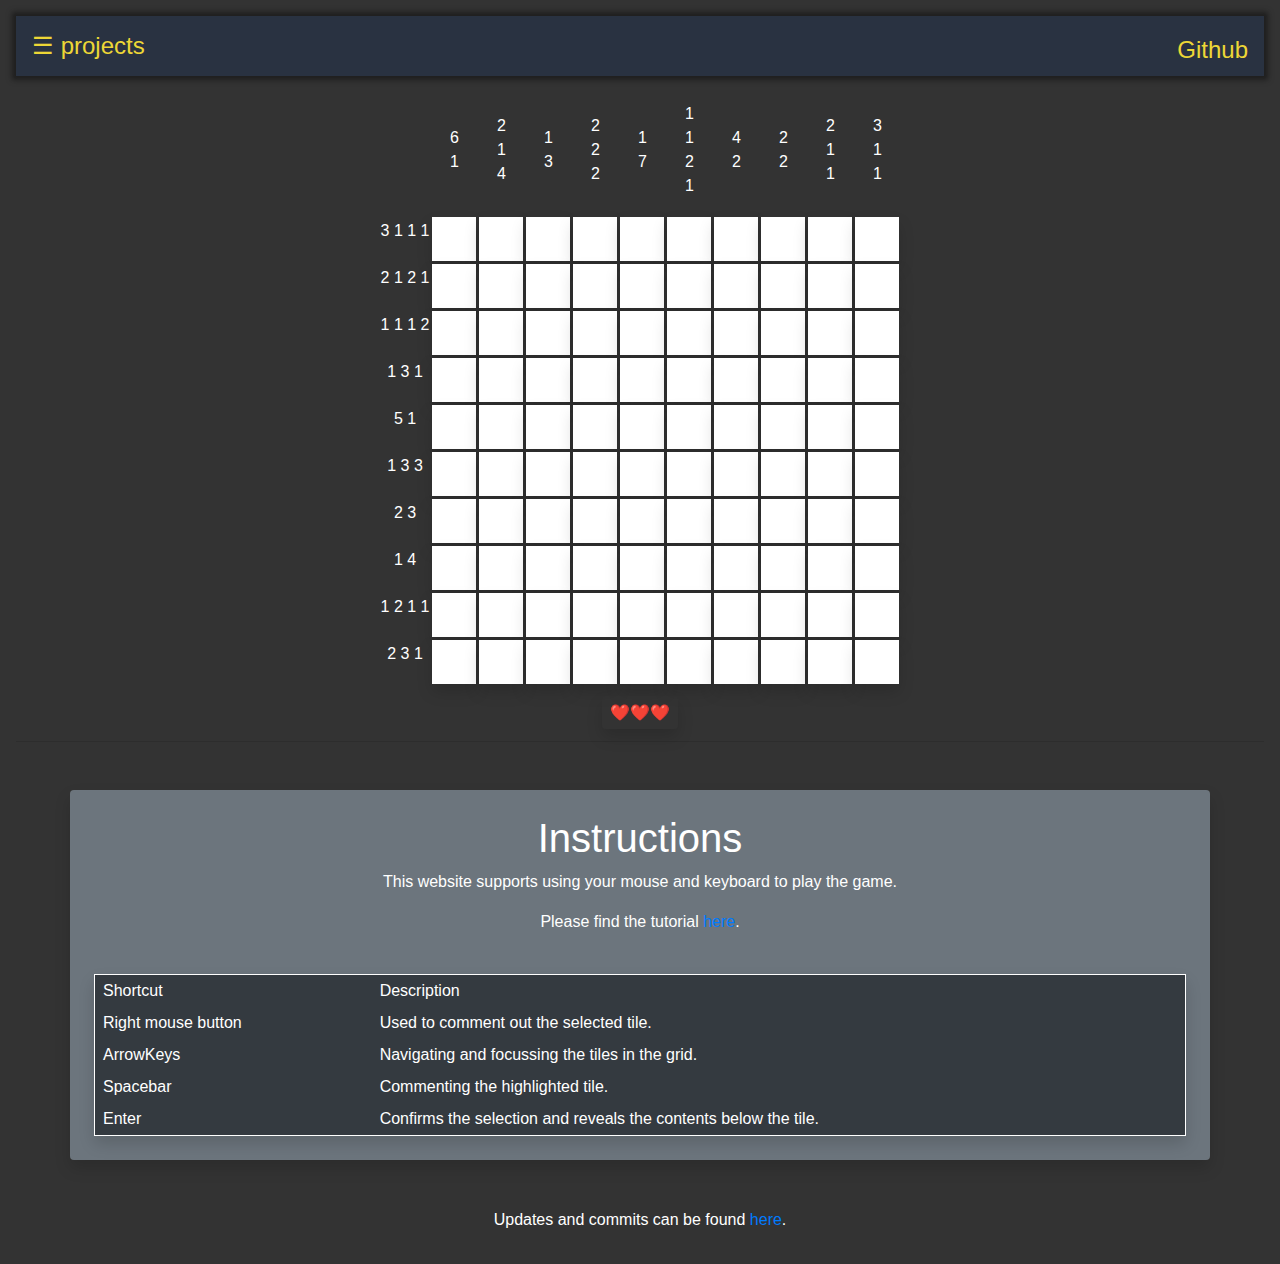
==== nonogram/index.html @ 9373f670 "Removed bg from livesCounter" ====
<!DOCTYPE html>
<html>
    <head>
        <meta charset="utf-8">
        <link rel="stylesheet" href="https://cdn.jsdelivr.net/npm/bootstrap@4.3.1/dist/css/bootstrap.min.css" integrity="sha384-ggOyR0iXCbMQv3Xipma34MD+dH/1fQ784/j6cY/iJTQUOhcWr7x9JvoRxT2MZw1T" crossorigin="anonymous">
        <link rel="stylesheet" href="../css/menubar.css">
        <link rel="stylesheet" href="style.css">
        
        <script src="https://code.jquery.com/jquery-3.6.0.min.js"></script>

        <script src="board.js"></script>
        <script>
            var board = new Board(10);
        </script>

</head>
    <body>
        <!-- menubar -->
        <div id="menubar">
            <div id="dropdown">
                <button type="button" id="dropdown-button">&#9776; projects</button>
                <div id="dropdown-content">
                    <a href="../index.html">Homepage</a>
                    <a href="../tierlist.html">Tierlist</a>
                </div>
            </div>
            <div id="github-link">
                <a href="https://github.com/kraibse/">Github</a>
            </div>
        </div>
        
        <br/>
        
        <div class="mx-auto text-center">
            <div id="postgameMessage"></div>
            <div id="board"></div>

            <div id="menu" class="my-3">
                <p><span id="livesCounter" class="rounded shadow p-2"></span></p>
                <div id="gridSlider"></div>
            </div>
            
            
            <hr>
        </div>
        
        <div id="instructions" class="container mx-auto my-5 p-4 text-center shadow rounded bg-secondary">
            <h1>Instructions</h1>
            <p>This website supports using your mouse and keyboard to play the game.</p>
            <p>Please find the tutorial <a href="https://puzzlygame.com/pages/how_to_play_nonograms/">here</a>.</p>
            <br>
            <table class="table-dark w-100 p-3 text-left shadow rounded border border-white">
                <thead>
                    <td>Shortcut</td>
                    <td>Description</td>
                </thead>
                <tr>
                    <td>Right mouse button</td>
                    <td>Used to comment out the selected tile.</td>
                </tr>
                <tr>
                    <td>ArrowKeys</td>
                    <td>Navigating and focussing the tiles in the grid.</td>
                </tr>
                <tr>
                    <td>Spacebar</td>
                    <td>Commenting the highlighted tile.</td>
                </tr>
                <tr>
                    <td>Enter</td>
                    <td>Confirms the selection and reveals the contents below the tile.</td>
                </tr>
            </table>
        </div>
        <p id="changelog" class="my-3 text-center">Updates and commits can be found <a href="https://github.com/kraibse/kraibse.github.io/commits/master">here</a>.</p>
    </body>

    <script src="https://code.jquery.com/jquery-3.3.1.slim.min.js" integrity="sha384-q8i/X+965DzO0rT7abK41JStQIAqVgRVzpbzo5smXKp4YfRvH+8abtTE1Pi6jizo" crossorigin="anonymous"></script>
<script src="https://cdn.jsdelivr.net/npm/popper.js@1.14.7/dist/umd/popper.min.js" integrity="sha384-UO2eT0CpHqdSJQ6hJty5KVphtPhzWj9WO1clHTMGa3JDZwrnQq4sF86dIHNDz0W1" crossorigin="anonymous"></script>
<script src="https://cdn.jsdelivr.net/npm/bootstrap@4.3.1/dist/js/bootstrap.min.js" integrity="sha384-JjSmVgyd0p3pXB1rRibZUAYoIIy6OrQ6VrjIEaFf/nJGzIxFDsf4x0xIM+B07jRM" crossorigin="anonymous"></script>
    <script>
        board.build();
    </script>
    
    <!-- <script src="nonogram.js"></script> -->
</html>
---- css/menubar.css ----
body
{
    padding: 16px;
}

#menubar {
    color: #edd736;
    background-color: #293241;
    text-align: left;
    padding: 12px 0px;
    box-shadow: 0px 0px 5px 4px rgba(17,17,17,0.6);
    width: 100%;
}

#dropdown {
    position: relative;
    display: inline-block;
}

#dropdown-button {
    color: #edd736;
    background-color: inherit;
    border: none;
    cursor: pointer;
    padding: 0px 16px;
    font-size: 24px;
}

#dropdown-button:hover {
    color: #eee;
}

#dropdown-content {
    display: none;
    position: absolute;
    min-width: 160px;
    box-shadow: 0px 8px 5px 4px rgba(17,17,17,0.6);
    z-index: 1;
}

#dropdown-content a {
    color: #edd736;
    background-color: #293241;
    padding: 12px 16px;
    text-decoration: none;
    display: block;
}

#dropdown:hover #dropdown-content {
    display: block;
}

#github-link {
    font-size: 24px;
    color: #edd736;
    float: right;
    display: inline-block;
    padding-top: 4px;
    padding-right: 16px;
}

#github-link a {
    text-decoration: none;
}

#github-link a:visited, #github-link a:after, #github-link a:link {
    color: #edd736;
}

#github-link a:hover {
    color: #eee;
}

#welcome-message {
    text-align: center;
    font-size: 48px;
    padding: 0px;
}

#welcome-message a {
    color: #e63946;
}
---- nonogram/style.css ----
body
{
    background-color: #333;
    color: #fff;    
    font-family: 'Segoe UI', Tahoma, Geneva, Verdana, sans-serif;
}

.tile
{
    background-color: #fff;
    text-align: center;
    align-items: center;

    font-size: 20px;
    font-weight: bold;
    
    /* padding: auto; */
    width: 44px;
    height: 44px;
    border-radius: 0px;
}

.tile:hover, .tile:focus
{
    background-color: #CF9FFF;
    /* transform: scale(1.1); */
    outline: 2px solid #fff;
    border-radius: 0.125em;
}

.tile:active {
    border-style: outset;
}

#board
{
    margin: auto;
}

#board td {
    padding: 1.5px;
}

#menu
{
    text-align: center;
    font-size: 16px;
    color:  rgb(255, 204, 36);
}

#switch
{
    min-width: 160px !important;

}

#postgameMessage
{
    display: none;
    height: 100%;

    text-align: center;
    font-size: 32px;
    margin: auto;
}

.verticalHints
{
    text-align: center;
}


#board table {
    margin: auto;
    /* position: relative; */
    left: -22px;
}

#instructions td {
    padding: 4px 8px;
}

#livesCounter {
    /* background-color: white; */
    max-width: 60px !important;
}
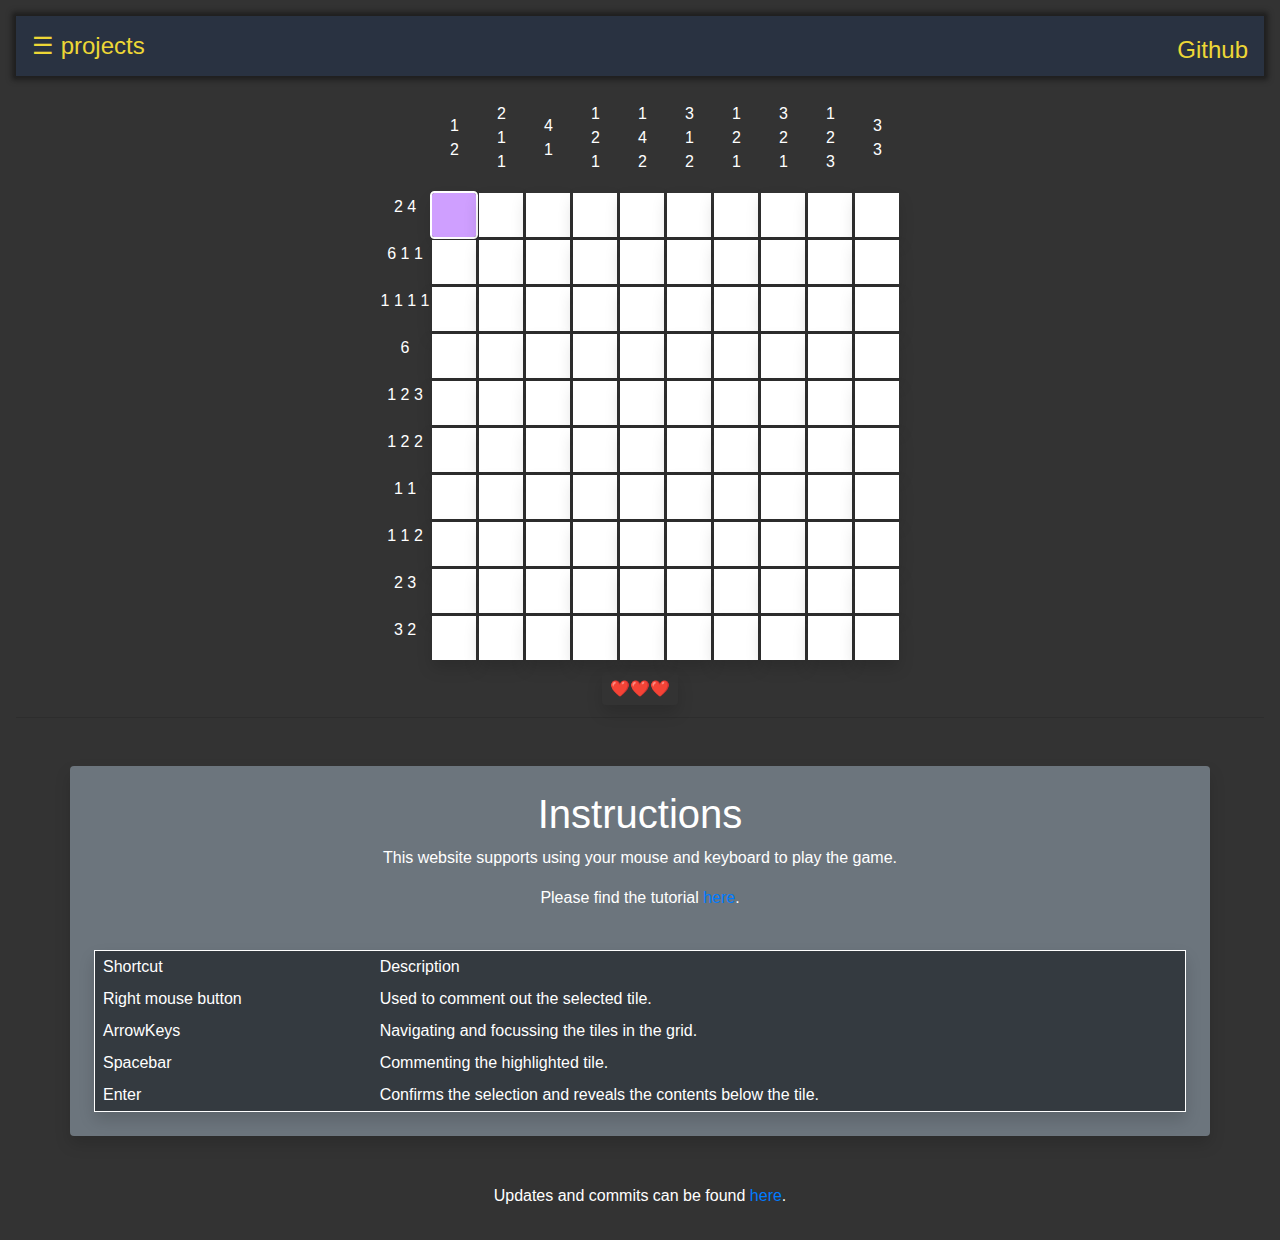
==== commit 81d3157a: "Fixed missing focus on website reload" ====
--- a/nonogram/index.html
+++ b/nonogram/index.html
@@ -80,6 +80,14 @@
 <script src="https://cdn.jsdelivr.net/npm/bootstrap@4.3.1/dist/js/bootstrap.min.js" integrity="sha384-JjSmVgyd0p3pXB1rRibZUAYoIIy6OrQ6VrjIEaFf/nJGzIxFDsf4x0xIM+B07jRM" crossorigin="anonymous"></script>
     <script>
         board.build();
+        
+        $("#0_0").focus();
+
+        $(window).click(() => {
+            let x = board.keyboardHandler.posx;
+            let y = board.keyboardHandler.posy;
+            $("#" + x + "_" + y).focus();
+        });
     </script>
     
     <!-- <script src="nonogram.js"></script> -->
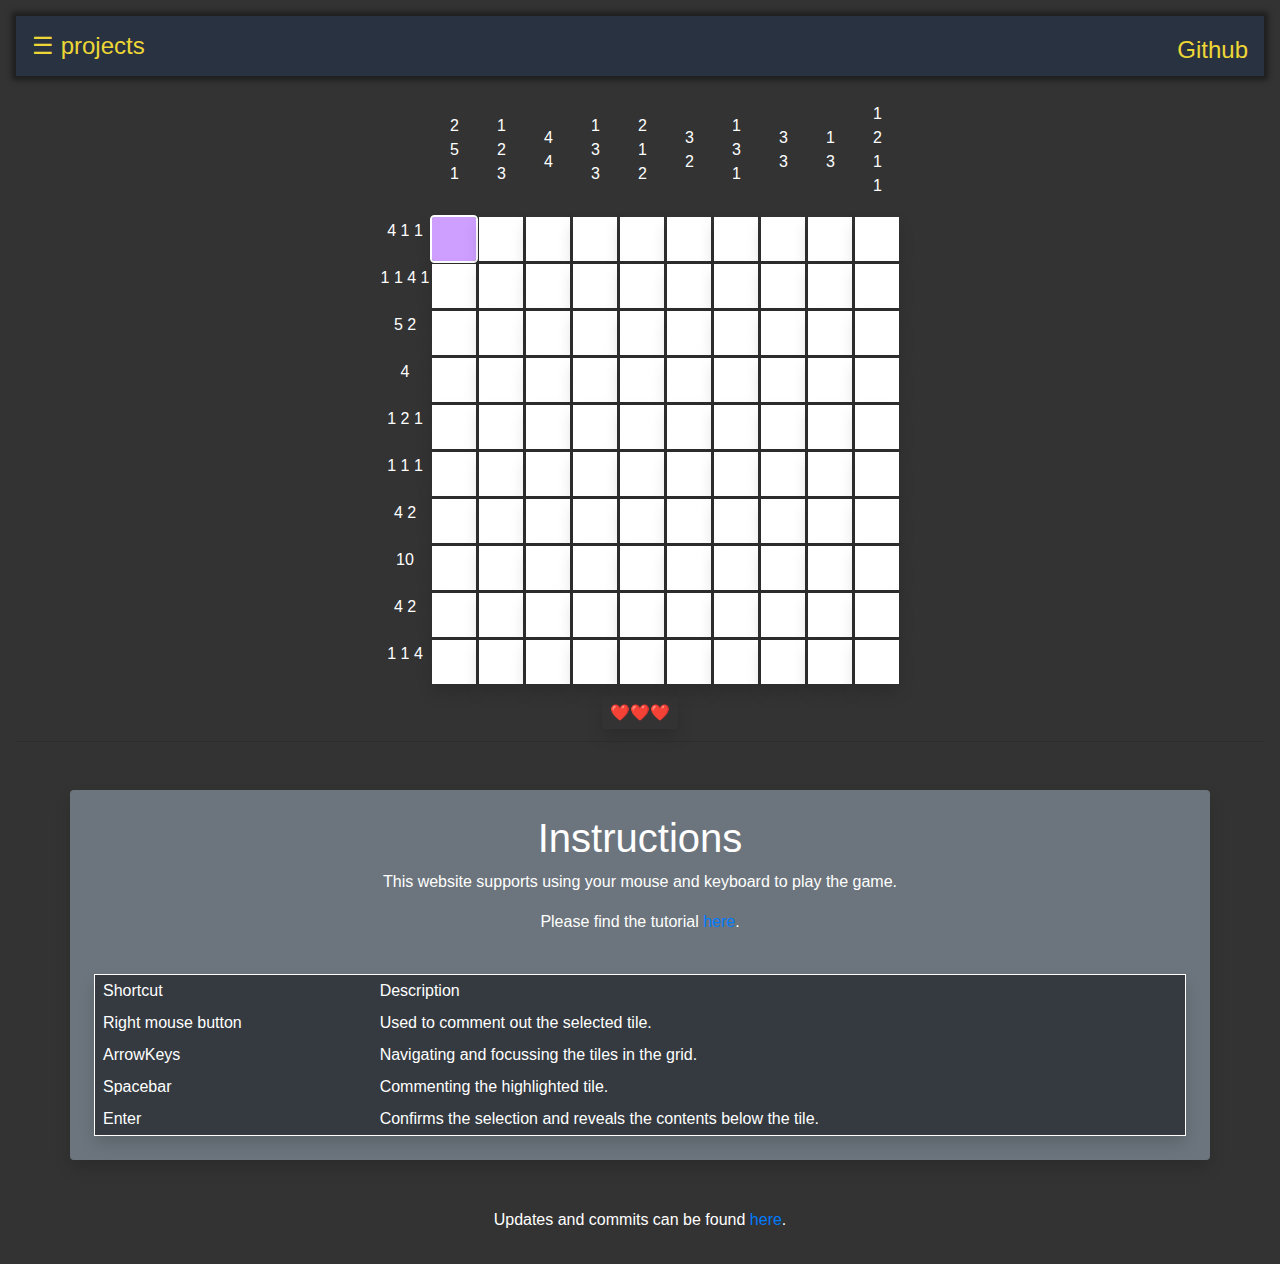
==== commit 4ad6e157: "Fixed discoloration on uncommenting a tile as per #15" ====
--- a/nonogram/index.html
+++ b/nonogram/index.html
@@ -80,7 +80,7 @@
 <script src="https://cdn.jsdelivr.net/npm/bootstrap@4.3.1/dist/js/bootstrap.min.js" integrity="sha384-JjSmVgyd0p3pXB1rRibZUAYoIIy6OrQ6VrjIEaFf/nJGzIxFDsf4x0xIM+B07jRM" crossorigin="anonymous"></script>
     <script>
         board.build();
-        
+
         $("#0_0").focus();
 
         $(window).click(() => {
--- a/nonogram/style.css
+++ b/nonogram/style.css
@@ -22,7 +22,7 @@
 
 .tile:hover, .tile:focus
 {
-    background-color: #CF9FFF;
+    background-color: #CF9FFF !important;
     /* transform: scale(1.1); */
     outline: 2px solid #fff;
     border-radius: 0.125em;
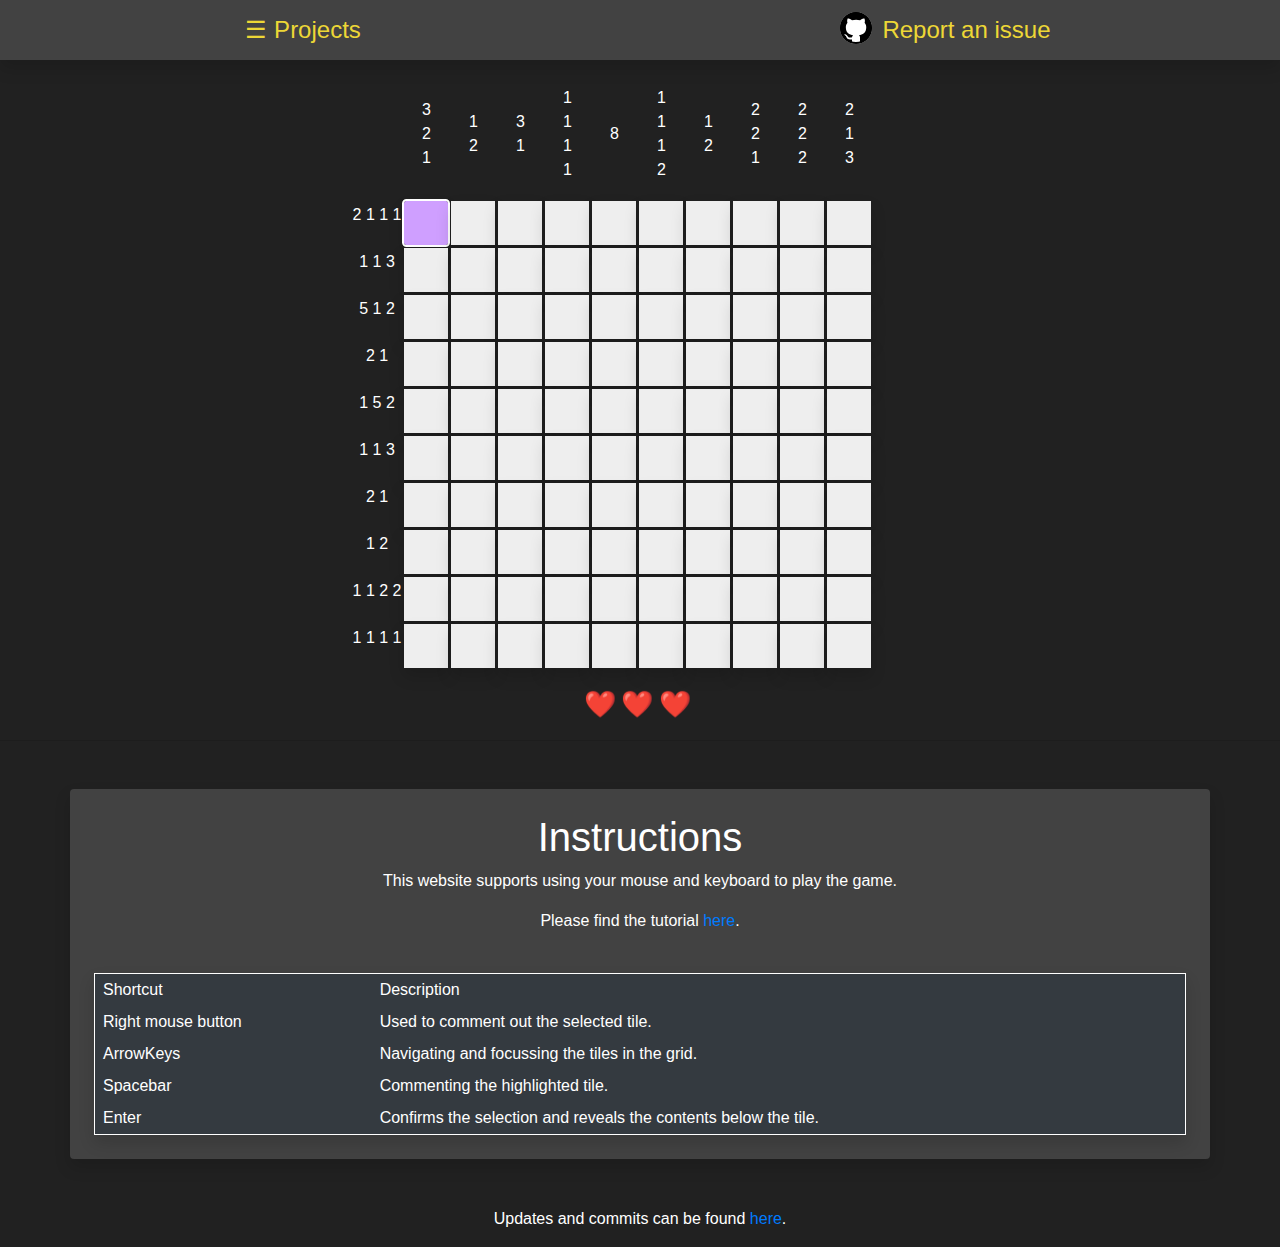
==== commit 23d34899: "Cleaned up UI && aligned the table && Changed GH option in topbar" ====
--- a/nonogram/index.html
+++ b/nonogram/index.html
@@ -14,29 +14,33 @@
         </script>
 
 </head>
-    <body>
+    <body class="">
         <!-- menubar -->
-        <div id="menubar">
+        <div class="d-flex justify-content-around shadow" id="menubar">
             <div id="dropdown">
-                <button type="button" id="dropdown-button">&#9776; projects</button>
+                <button type="button" id="dropdown-button">&#9776; Projects</button>
                 <div id="dropdown-content">
                     <a href="../index.html">Homepage</a>
                     <a href="../tierlist.html">Tierlist</a>
                 </div>
             </div>
-            <div id="github-link">
-                <a href="https://github.com/kraibse/">Github</a>
-            </div>
+            <a id="github-link" href="https://github.com/kraibse/kraibse.github.io/issues" target="_blank">
+                <svg height="32" aria-hidden="true" viewBox="0 0 16 16" version="1.1" width="32" data-view-component="true" class="octicon octicon-mark-github v-align-middle bg-white mx-1 rounded-circle border-dark">
+                    <path fill-rule="evenodd" d="M8 0C3.58 0 0 3.58 0 8c0 3.54 2.29 6.53 5.47 7.59.4.07.55-.17.55-.38 0-.19-.01-.82-.01-1.49-2.01.37-2.53-.49-2.69-.94-.09-.23-.48-.94-.82-1.13-.28-.15-.68-.52-.01-.53.63-.01 1.08.58 1.23.82.72 1.21 1.87.87 2.33.66.07-.52.28-.87.51-1.07-1.78-.2-3.64-.89-3.64-3.95 0-.87.31-1.59.82-2.15-.08-.2-.36-1.02.08-2.12 0 0 .67-.21 2.2.82.64-.18 1.32-.27 2-.27.68 0 1.36.09 2 .27 1.53-1.04 2.2-.82 2.2-.82.44 1.1.16 1.92.08 2.12.51.56.82 1.27.82 2.15 0 3.07-1.87 3.75-3.65 3.95.29.25.54.73.54 1.48 0 1.07-.01 1.93-.01 2.2 0 .21.15.46.55.38A8.013 8.013 0 0016 8c0-4.42-3.58-8-8-8z"></path>
+                </svg>
+                Report an issue</a>
         </div>
         
         <br/>
         
         <div class="mx-auto text-center">
             <div id="postgameMessage"></div>
-            <div id="board"></div>
+            <div class="mx-auto">
+                <div id="board"></div>
+            </div>
 
             <div id="menu" class="my-3">
-                <p><span id="livesCounter" class="rounded shadow p-2"></span></p>
+                <p><span id="livesCounter" class="rounded p-2"></span></p>
                 <div id="gridSlider"></div>
             </div>
             
@@ -44,7 +48,7 @@
             <hr>
         </div>
         
-        <div id="instructions" class="container mx-auto my-5 p-4 text-center shadow rounded bg-secondary">
+        <div id="instructions" class="container mx-auto my-5 p-4 text-center shadow rounded">
             <h1>Instructions</h1>
             <p>This website supports using your mouse and keyboard to play the game.</p>
             <p>Please find the tutorial <a href="https://puzzlygame.com/pages/how_to_play_nonograms/">here</a>.</p>
--- a/css/menubar.css
+++ b/css/menubar.css
@@ -1,15 +1,15 @@
-body
-{
-    padding: 16px;
+#menubar {
+    background-color: #424242;
+    padding: 12px 0px;
+    width: 100%;
 }
 
-#menubar {
-    color: #edd736;
-    background-color: #293241;
-    text-align: left;
-    padding: 12px 0px;
-    box-shadow: 0px 0px 5px 4px rgba(17,17,17,0.6);
-    width: 100%;
+svg {
+    position: relative;
+    top: -4px;
+    color: white !important;
+    /* border: 0px solid #000; */
+    box-shadow: inset 0 0px 0px 2px #000;
 }
 
 #dropdown {
@@ -53,10 +53,10 @@
 #github-link {
     font-size: 24px;
     color: #edd736;
-    float: right;
-    display: inline-block;
-    padding-top: 4px;
-    padding-right: 16px;
+    /* float: right; */
+    /* display: inline-block; */
+    /* padding-top: 4px;
+    padding-right: 16px; */
 }
 
 #github-link a {
--- a/nonogram/style.css
+++ b/nonogram/style.css
@@ -1,13 +1,15 @@
 body
 {
-    background-color: #333;
+    background-color: #212121;
     color: #fff;    
     font-family: 'Segoe UI', Tahoma, Geneva, Verdana, sans-serif;
 }
 
+
 .tile
 {
-    background-color: #fff;
+    background-color: #eee;
+    /* background-color: #ccc; */
     text-align: center;
     align-items: center;
 
@@ -23,6 +25,7 @@
 .tile:hover, .tile:focus
 {
     background-color: #CF9FFF !important;
+    color: white !important;
     /* transform: scale(1.1); */
     outline: 2px solid #fff;
     border-radius: 0.125em;
@@ -34,7 +37,7 @@
 
 #board
 {
-    margin: auto;
+    margin-right: 56px;
 }
 
 #board td {
@@ -72,8 +75,13 @@
 
 #board table {
     margin: auto;
+    padding-right: 56px;
     /* position: relative; */
     left: -22px;
+}
+
+#instructions {
+    background-color: #424242;
 }
 
 #instructions td {
@@ -83,4 +91,6 @@
 #livesCounter {
     /* background-color: white; */
     max-width: 60px !important;
+    letter-spacing: 0.2em;
+    font-size: 26px;
 }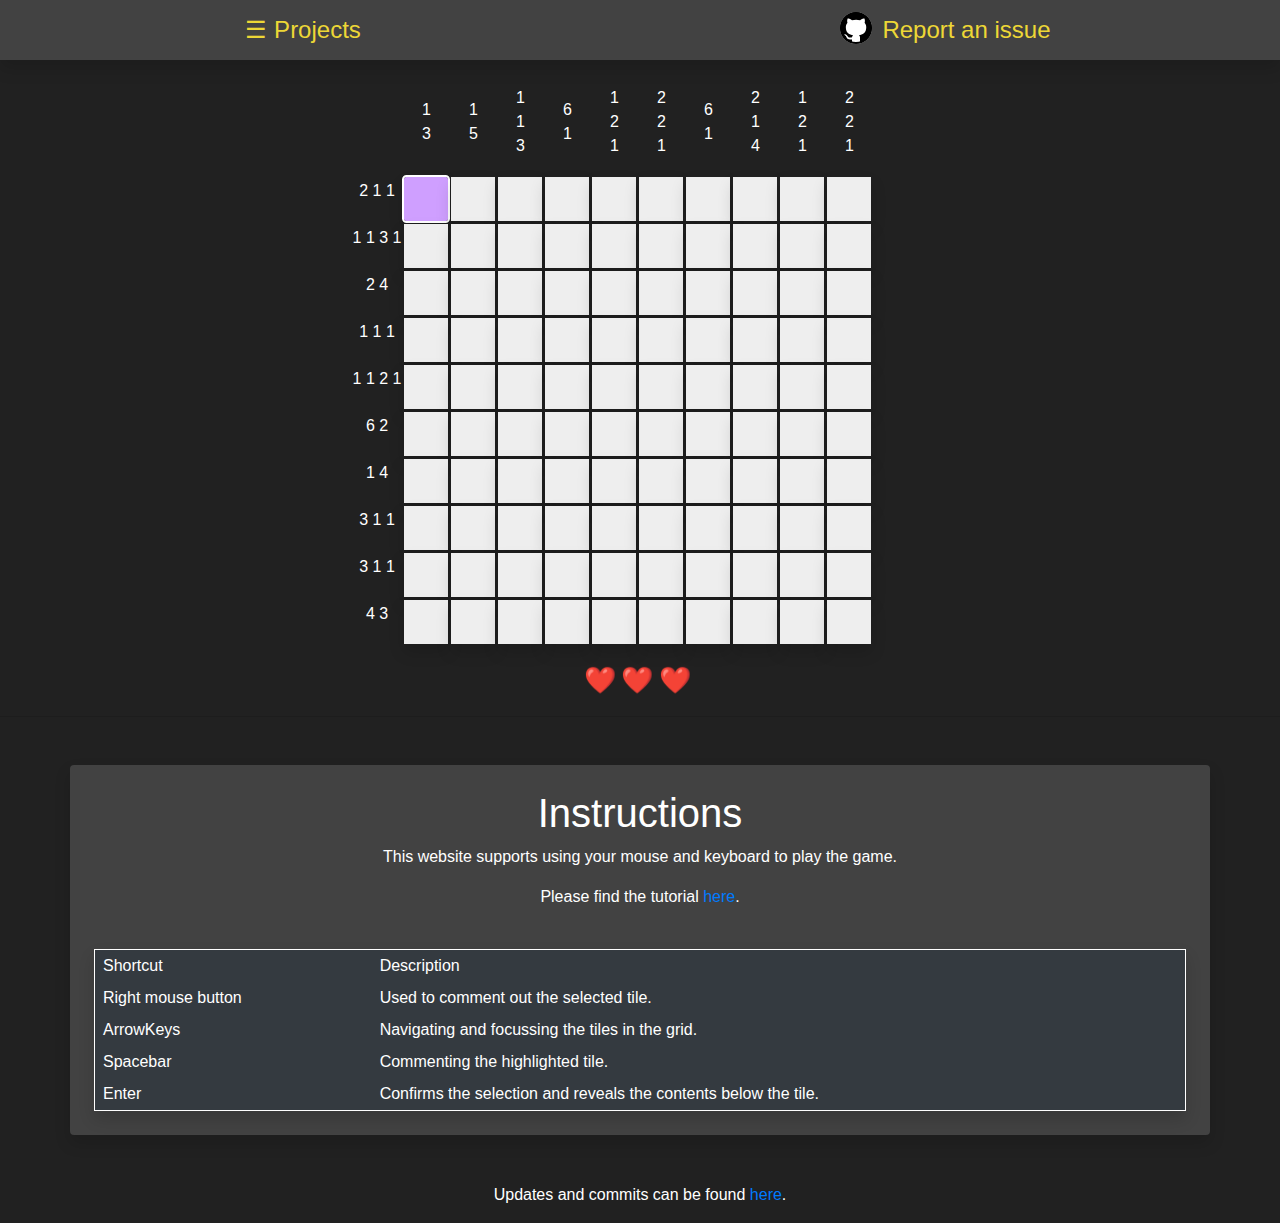
==== commit 78b5aad8: "Added valid favicon" ====
--- a/nonogram/index.html
+++ b/nonogram/index.html
@@ -5,6 +5,9 @@
         <link rel="stylesheet" href="https://cdn.jsdelivr.net/npm/bootstrap@4.3.1/dist/css/bootstrap.min.css" integrity="sha384-ggOyR0iXCbMQv3Xipma34MD+dH/1fQ784/j6cY/iJTQUOhcWr7x9JvoRxT2MZw1T" crossorigin="anonymous">
         <link rel="stylesheet" href="../css/menubar.css">
         <link rel="stylesheet" href="style.css">
+        
+        <link rel="icon" href="/images/favicon.png">
+        <title>Nonogrid</title>
         
         <script src="https://code.jquery.com/jquery-3.6.0.min.js"></script>
 
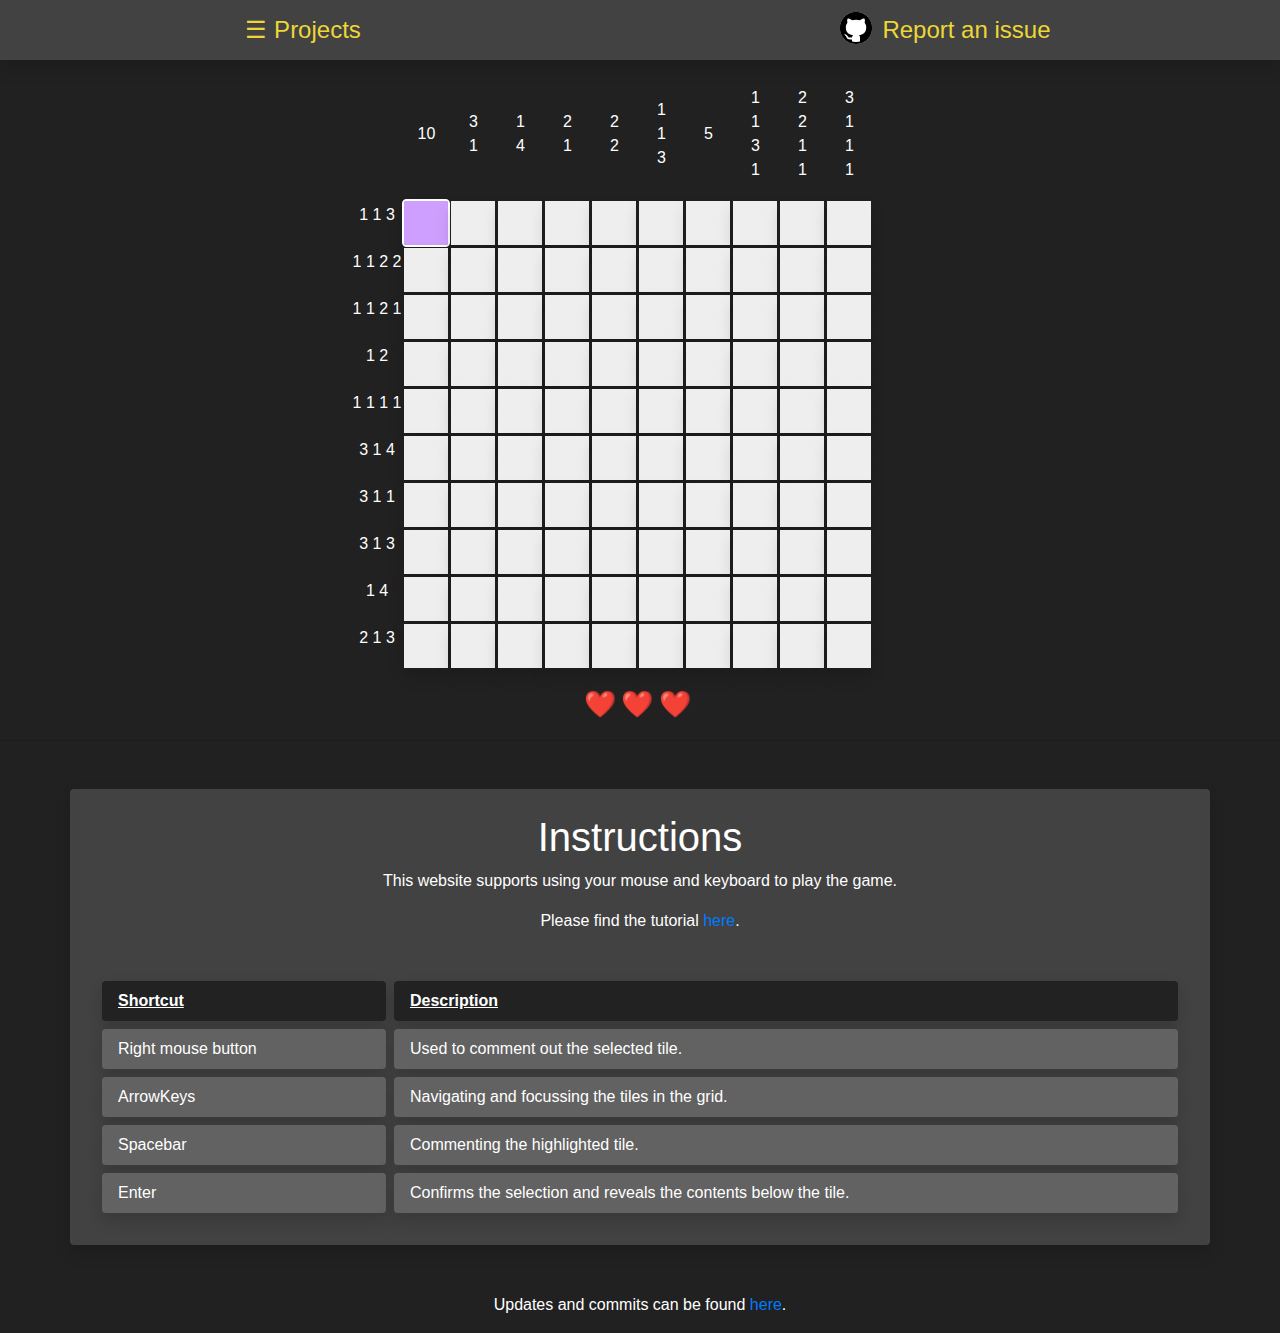
==== commit 4b36c8a6: "Separated table-cells from the control overview" ====
--- a/nonogram/index.html
+++ b/nonogram/index.html
@@ -56,7 +56,7 @@
             <p>This website supports using your mouse and keyboard to play the game.</p>
             <p>Please find the tutorial <a href="https://puzzlygame.com/pages/how_to_play_nonograms/">here</a>.</p>
             <br>
-            <table class="table-dark w-100 p-3 text-left shadow rounded border border-white">
+            <table class="w-100 text-left rounded">
                 <thead>
                     <td>Shortcut</td>
                     <td>Description</td>
--- a/nonogram/style.css
+++ b/nonogram/style.css
@@ -84,8 +84,26 @@
     background-color: #424242;
 }
 
+#instructions table {
+    border-collapse: separate;
+    border-spacing: 8px;
+}
+
+#instructions thead td {
+    background-color: #222;
+    font-weight: bold;
+    text-decoration: underline;
+}
+
+#instructions tr {
+    background-color: #515151 !important;
+}
+
 #instructions td {
-    padding: 4px 8px;
+    padding: 8px 16px;
+    background-color: #626262;
+    border-radius: 0.25em;
+    box-shadow: 0 .5rem 1rem rgba(0,0,0,.15);
 }
 
 #livesCounter {
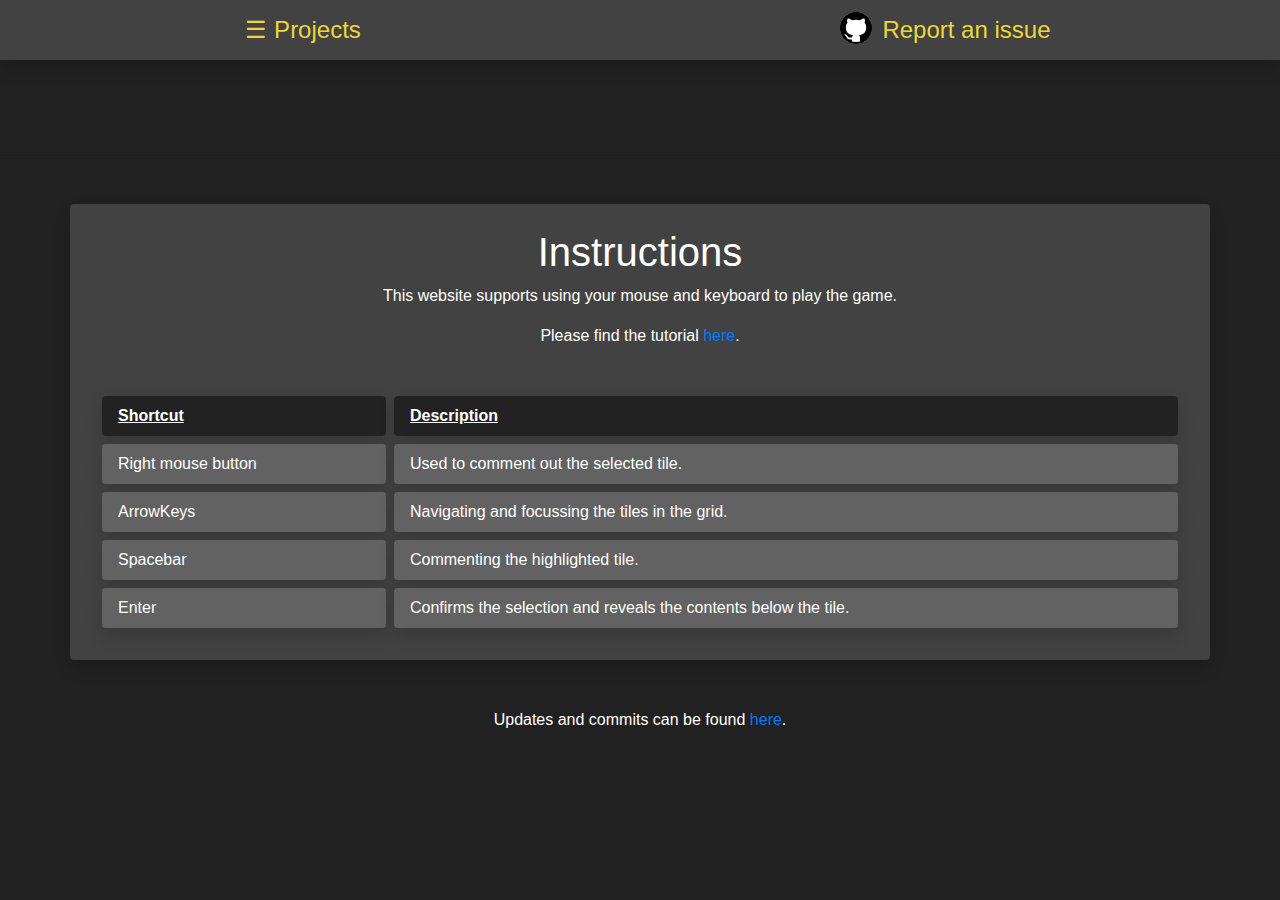
==== commit 8c4d8599: "Changed board.js reference to nonogram.js reference + added keyhandler.js" ====
--- a/nonogram/index.html
+++ b/nonogram/index.html
@@ -10,8 +10,10 @@
         <title>Nonogrid</title>
         
         <script src="https://code.jquery.com/jquery-3.6.0.min.js"></script>
+        <script src="https://jeremyckahn.github.io/keydrown/dist/keydrown.min.js"></script>
 
-        <script src="board.js"></script>
+        <script src="keyhandler.js"></script>
+        <script src="nonogram.js"></script>
         <script>
             var board = new Board(10);
         </script>
--- a/css/menubar.css
+++ b/css/menubar.css
@@ -33,7 +33,7 @@
 #dropdown-content {
     display: none;
     position: absolute;
-    min-width: 160px;
+    min-width: 360px;
     box-shadow: 0px 8px 5px 4px rgba(17,17,17,0.6);
     z-index: 1;
 }
